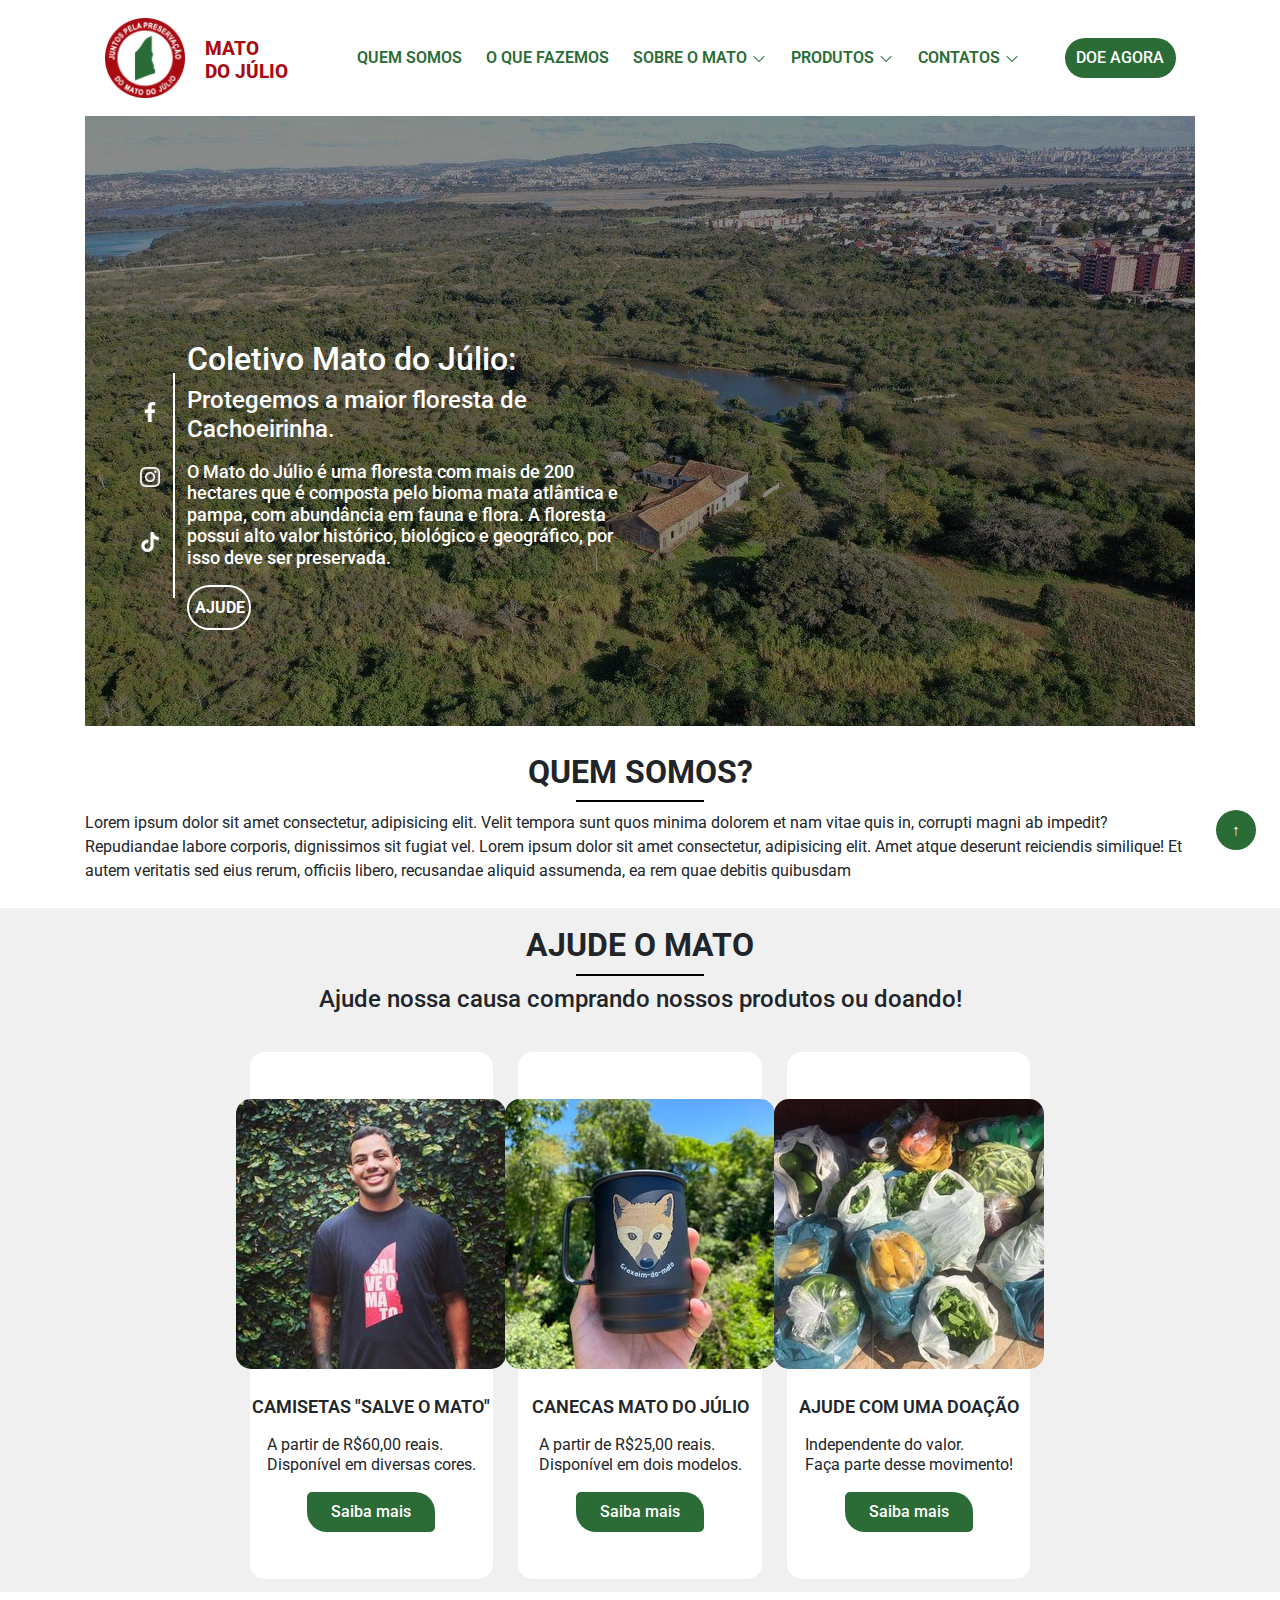
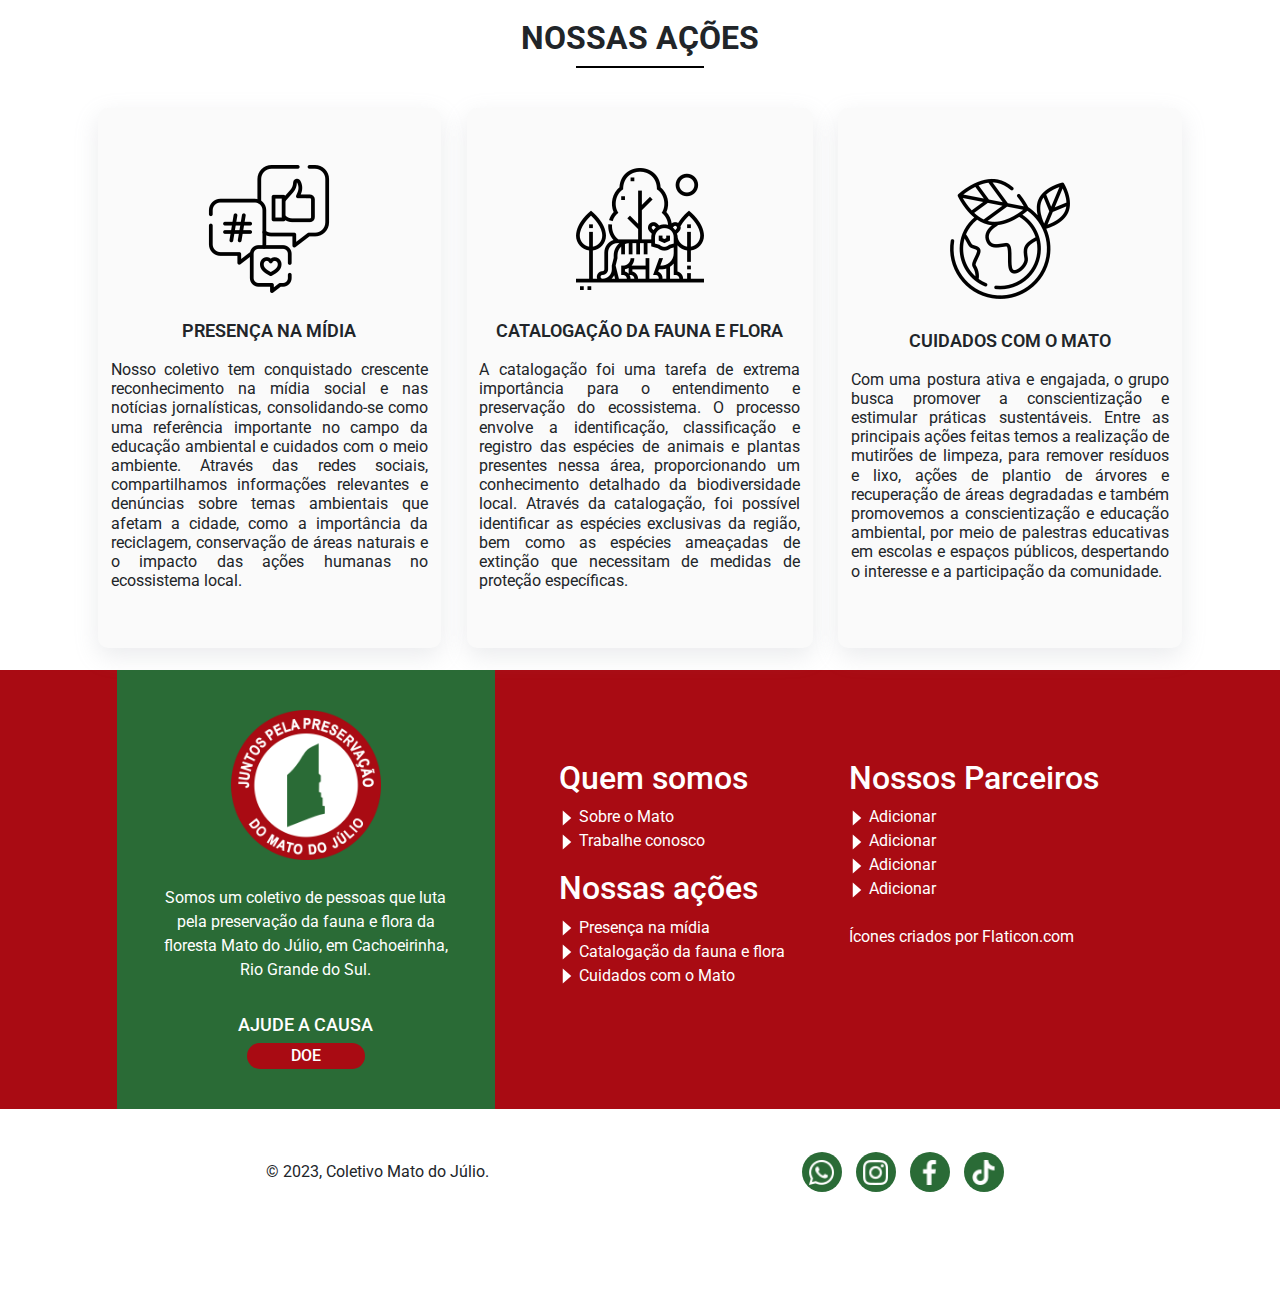
==== Site - Mato do Julio/index.html @ 4ba87be5 "Responsividade" ====
<!doctype html>
<html lang="pt-br">
  <head>
    <title>Mato do Júlio</title>
    <!-- Required meta tags -->
    <meta charset="utf-8">
    <meta name="viewport" content="width=device-width, initial-scale=1, shrink-to-fit=no">

    <link rel="stylesheet" type="text/css" href="css/style.css">
    <!-- Bootstrap CSS -->
    <link rel="stylesheet" href="https://stackpath.bootstrapcdn.com/bootstrap/4.3.1/css/bootstrap.min.css" integrity="sha384-ggOyR0iXCbMQv3Xipma34MD+dH/1fQ784/j6cY/iJTQUOhcWr7x9JvoRxT2MZw1T" crossorigin="anonymous">
  </head>

  <body>
    <section class="container">
      <!--MENU-->
      <header class="header">
        <div href="#" id="brand">
          <img src="img/mato logo2.png" alt="Logo Mato do Julio">
          <h1>Mato <br> do Júlio</h1>
          <h2>Mato do Júlio</h2>
        </div>

        <nav class="navigation">
          <ul>
            <li><a href="#">Quem somos</a></li>
            <li><a href="#">O que fazemos</a></li>

            <li class="with-submenu" id="sobre-mato"><a href="#">Sobre o Mato <span class="sub-arrow"><img src="img/sub-arrow-16px.png" alt="down arrow"></span></a>
              <ul class="submenu">
                <li><a href="sobre-o-mato.html" rel="next">Fauna e Flora</a></li>
                <li><a href="casa-dos-baptista.html" rel="next">Casa Baptista</a></li>
              </ul></a></li>

            <li class="with-submenu"><a href="#">Produtos <span class="sub-arrow"><img src="img/sub-arrow-16px.png" alt="down arrow"></span></a>
              <ul class="submenu">
                <li><a href="produtos-camiseta.html" rel="next">Camiseta</a></li>
                <li><a href="produtos-caneca.html" rel="next">Caneca</a></li>
              </ul></a></li>

            <li class="with-submenu"><a href="#"> Contatos <span class="sub-arrow"><img src="img/sub-arrow-16px.png" alt="down arrow"></span></a>
              <ul class="submenu">
                <li><a href="https://www.instagram.com/matodojulio/" rel="noopener" target="_blank" rel="next">Instagram</a></li>
                <li><a href="https://www.tiktok.com/@matodojulio_?_t=8a7WV5IwKog&_r=1" rel="noopener" target="_blank" rel="next">Tiktok</a></li>
                <li><a href="https://www.facebook.com/matodojulio?mibextid=LQQJ4d" rel="noopener" target="_blank" rel="next">Facebook</a></li>
                <li><a href="https://api.whatsapp.com/send?phone=5551986095637" rel="noopener" target="_blank" rel="next">Whatsapp</a></li>
              </ul></a></li>
          </ul> 
        </nav>

        <button class="button" id="donate" onClick="location.href='https://apoia.se/coletivomatodojulio'">DOE AGORA</button>
        <button class="button" id="donate-mobile" onClick="location.href='https://apoia.se/coletivomatodojulio'">DOE</button>

        <div class="menu-toggle">
          <a id="toggle" href="#menu" ><span></span></a>
          <div class="menu">
            <ul>
              <li><a href="#">Quem somos</a></li>
              <li><a href="#">O que fazemos</a></li>
              <li><a href="sobre-o-mato.html" rel="next">Sobre o Mato</a></li>
              <li><a href="#">Produtos</a></li>
              <li><a href="https://www.instagram.com/matodojulio/">Contato</a></li>
            </ul>
          </div>
        </div>
      </header>

      <!--HOME-->
      <section class="home">
        <div class="home-principal">
          <div class="home-media-icon">
              <ul class="home-social-icons">
                <li><a class="facebook" href="https://www.facebook.com/matodojulio?mibextid=LQQJ4d" rel="noopener" target="_blank"><img src="img/facebook.png" alt=""></a></li>
                <li><a class="instagram" href="https://www.instagram.com/matodojulio/" rel="noopener" target="_blank"><img src="img/instagram.png" alt=""></a></li>
                <li><a class="tiktok" href="https://www.tiktok.com/@matodojulio_?_t=8a7WV5IwKog&_r=1" rel="noopener" target="_blank"><img src="img/tiktok.png" alt=""></a></li>
              </ul>
              <div class="media-divider"></div>
          </div>
          <div class="home-info">
            <h1>Coletivo Mato do Júlio:</h1>
            <h2>Protegemos a maior floresta de Cachoeirinha.</h2>
            <h3>O Mato do Júlio é uma floresta com mais de 200 hectares que é composta pelo bioma mata atlântica e pampa, com abundância em fauna e flora. A floresta possui alto valor histórico, biológico e geográfico, por isso deve ser preservada.</h3>
            <button class="ajude-button" onClick="location.href='https://apoia.se/coletivomatodojulio'">AJUDE</button>
          </div>
        </div>
        <div class="home-img">
          <img src="img/home-img-resized/home-img-resized-2.jpg" alt="Home Image">
        </div>
        <div class="home-img-resized-1200">
          <img src="img/home-img-resized/home-img-resized-1200.jpg" alt="Home Image">
        </div>

        <!--HOME QUEM SOMOS-->
        <div class="home-how">
          <h1>Quem somos?</h1>
          <div class="title-divider"></div>
          <p>Lorem ipsum dolor sit amet consectetur, adipisicing elit. Velit tempora sunt quos minima dolorem et nam vitae quis in, corrupti magni ab impedit? Repudiandae labore corporis, dignissimos sit fugiat vel. Lorem ipsum dolor sit amet consectetur, adipisicing elit. Amet atque deserunt reiciendis similique! Et autem veritatis sed eius rerum, officiis libero, recusandae aliquid assumenda, ea rem quae debitis quibusdam <maiores class="lo"></maiores></p>
        </div>
        <!--HOME HELP-->
        <div class="home-help">
          <h1>Ajude o Mato</h1>
          <div class="title-divider"></div>
          <h2>Ajude nossa causa comprando nossos produtos ou doando!</h2>
          <div class="home-help-tab">
            <div class="camisetas">
              <img src="img/produtos-resized-270/camiseta-2.jpg" alt="Camisetas Salve o Mato">
              <h1>Camisetas "Salve o Mato"</h1>
              <h2>A partir de R$60,00 reais. <br> Disponível  em diversas cores.</h2>
              <button class="saiba-mais" onClick="location.href='produtos-camiseta.html'">Saiba mais</button>
            </div>
            <div class="canecas">
              <img src="img/produtos-resized-270/caneca-graxaim-do-mato.jpg" alt="Canecas Mato do Júlio">
              <h1>Canecas Mato do Júlio</h1>
              <h2>A partir de R$25,00  reais. <br> Disponível  em dois modelos.
              </h2>
              <button class="saiba-mais" onClick="location.href='produtos-caneca.html'">Saiba mais</button>
            </div>
            <div class="ajude-nos">
              <img src="img/doação.jpg" alt="Ajude com uma doação!">
              <h1>Ajude com uma doação</h1>
              <h2>Independente do valor. <br> Faça parte desse movimento!</h2>
              <button class="saiba-mais" onClick="location.href=''">Saiba mais</button>
            </div>
          </div>
        </div>

        <!--HOME ACTION-->
        <div class="home-action">
          <h1>Nossas ações</h1>
          <div class="title-divider"></div>
          <div class="home-action-tab">
            <div class="midia">
              <img src="img/midia-social.png" alt="Presença na mídia">
              <h1>Presença na mídia</h1>
              <h2>Nosso coletivo tem conquistado crescente reconhecimento na mídia social e nas notícias jornalísticas, consolidando-se como uma referência importante no campo da educação ambiental e cuidados com o meio ambiente. Através das redes sociais, compartilhamos informações relevantes e denúncias sobre temas ambientais que afetam a cidade, como a importância da reciclagem, conservação de áreas naturais e o impacto das ações humanas no ecossistema local.</h2>
            </div>
            <div class="fauna-flora">
              <img src="img/fauna-flora.png" alt="Catalogação da fauna e flora">
              <h1>Catalogação da fauna e flora</h1>
              <h2>A catalogação foi uma tarefa de extrema importância para o entendimento e preservação do ecossistema. O processo envolve a identificação, classificação e registro das espécies de animais e plantas presentes nessa área, proporcionando um conhecimento detalhado da biodiversidade local. Através da catalogação, foi possível identificar as espécies exclusivas da região, bem como as espécies ameaçadas de extinção que necessitam de medidas de proteção específicas.</h2>
            </div>
            <div class="cuidados">
              <img src="img/cuidados-com-o-mato.png" alt="Cuidados com o Mato">
              <h1>Cuidados com o Mato</h1>
              <h2>Com uma postura ativa e engajada, o grupo busca promover a conscientização e estimular práticas sustentáveis. Entre as principais ações feitas temos a realização de mutirões de limpeza, para remover resíduos e lixo, ações de plantio de árvores e recuperação de áreas degradadas e também promovemos a conscientização e educação ambiental, por meio de palestras educativas em escolas e espaços públicos, despertando o interesse e a participação da comunidade.</h2>
            </div>
          </div>
        </div>
      </section>

      <!--CONTATO-->
        <section class="contact">
          <div class="contact-column">
            <a class="contact-logo">
              <img src="img/mato logo2.png" alt="Logo Mato">
            </a>
            <p class="contact-text">
              Somos um coletivo de pessoas que luta pela preservação da fauna e flora da floresta Mato do Júlio, em Cachoeirinha, Rio Grande do Sul.
            </p>
            <h1>Ajude a causa</h1>
            <button class="button-contact">doe</button>
          </div>

          <div class="first-column">
            <h2>Quem somos</h2>
            <ul class="sub-contact">
              <li><a href="#"><img src="img/right-arrow-bold.png" alt=""> Sobre o Mato</a></li>
              <li><a href="#"><img src="img/right-arrow-bold.png" alt=""> Trabalhe conosco</a></li>
            </ul>

            <h2>Nossas ações</h2>
            <ul class="sub-contact">
              <li><a href="#"><img src="img/right-arrow-bold.png" alt=""> Presença na mídia</a></li>
              <li><a href="#"><img src="img/right-arrow-bold.png" alt=""> Catalogação da fauna e flora</a></li>
              <li><a href="#"><img src="img/right-arrow-bold.png" alt=""> Cuidados com o Mato</a></li>
            </ul>
          </div>

          <div class="second-column">
            <h2>Nossos Parceiros</h2>
            <ul class="sub-contact">
              <li><a href="#"><img src="img/right-arrow-bold.png" alt=""> Adicionar</a></li>
              <li><a href="#"><img src="img/right-arrow-bold.png" alt=""> Adicionar</a></li>
              <li><a href="#"><img src="img/right-arrow-bold.png" alt=""> Adicionar</a></li>
              <li><a href="#"><img src="img/right-arrow-bold.png" alt=""> Adicionar</a></li>
              <li><a href="https://www.flaticon.com/br/" title="ícones"><br> Ícones criados por Flaticon.com</a></li>
            </ul>
          </div>
        </section>


      <!--FOOTER-->
      
      <div class="footer">
        <p> © 2023, Coletivo Mato do Júlio. </p>
        <div class="contact-footer">
          <ul class="social-icons">
            <li><a class="whatsapp" href="https://api.whatsapp.com/send?phone=5551986095637" rel="noopener" target="_blank"><img src="img/whatsapp.png" alt=""></a></li>
            <li><a class="instagram" href="https://www.instagram.com/matodojulio/" rel="noopener" target="_blank"><img src="img/instagram.png" alt=""></a></li>
            <li><a class="facebook" href="https://www.facebook.com/matodojulio?mibextid=LQQJ4d" rel="noopener" target="_blank"><img src="img/facebook.png" alt=""></a></li>
            <li><a class="tiktok" href="https://www.tiktok.com/@matodojulio_?_t=8a7WV5IwKog&_r=1" rel="noopener" target="_blank"><img src="img/tiktok.png" alt=""></a></li>
          </ul>
        </div>
      </div>
      
    </section> <!--CONTAINER-->

    <button onclick="topFunction()" class="back-top">&#8593;</button>

    <!-- Optional JavaScript -->
    <script type="text/javascript" src="js/script.js"></script>
    <!-- jQuery first, then Popper.js, then Bootstrap JS -->
    <script src="https://code.jquery.com/jquery-3.3.1.slim.min.js" integrity="sha384-q8i/X+965DzO0rT7abK41JStQIAqVgRVzpbzo5smXKp4YfRvH+8abtTE1Pi6jizo" crossorigin="anonymous"></script>
    <script src="https://cdnjs.cloudflare.com/ajax/libs/popper.js/1.14.7/umd/popper.min.js" integrity="sha384-UO2eT0CpHqdSJQ6hJty5KVphtPhzWj9WO1clHTMGa3JDZwrnQq4sF86dIHNDz0W1" crossorigin="anonymous"></script>
    <script src="https://stackpath.bootstrapcdn.com/bootstrap/4.3.1/js/bootstrap.min.js" integrity="sha384-JjSmVgyd0p3pXB1rRibZUAYoIIy6OrQ6VrjIEaFf/nJGzIxFDsf4x0xIM+B07jRM" crossorigin="anonymous"></script>
    
  </body>
</html>
---- Site - Mato do Julio/css/style.css ----
@import "1_settings/1_settings.css";
@import "4_base/4_base.css";
@import "5_objects/5_objects.css";
@import "6_components/6_components.css";
@import "7_trumps/7_trumps.css";
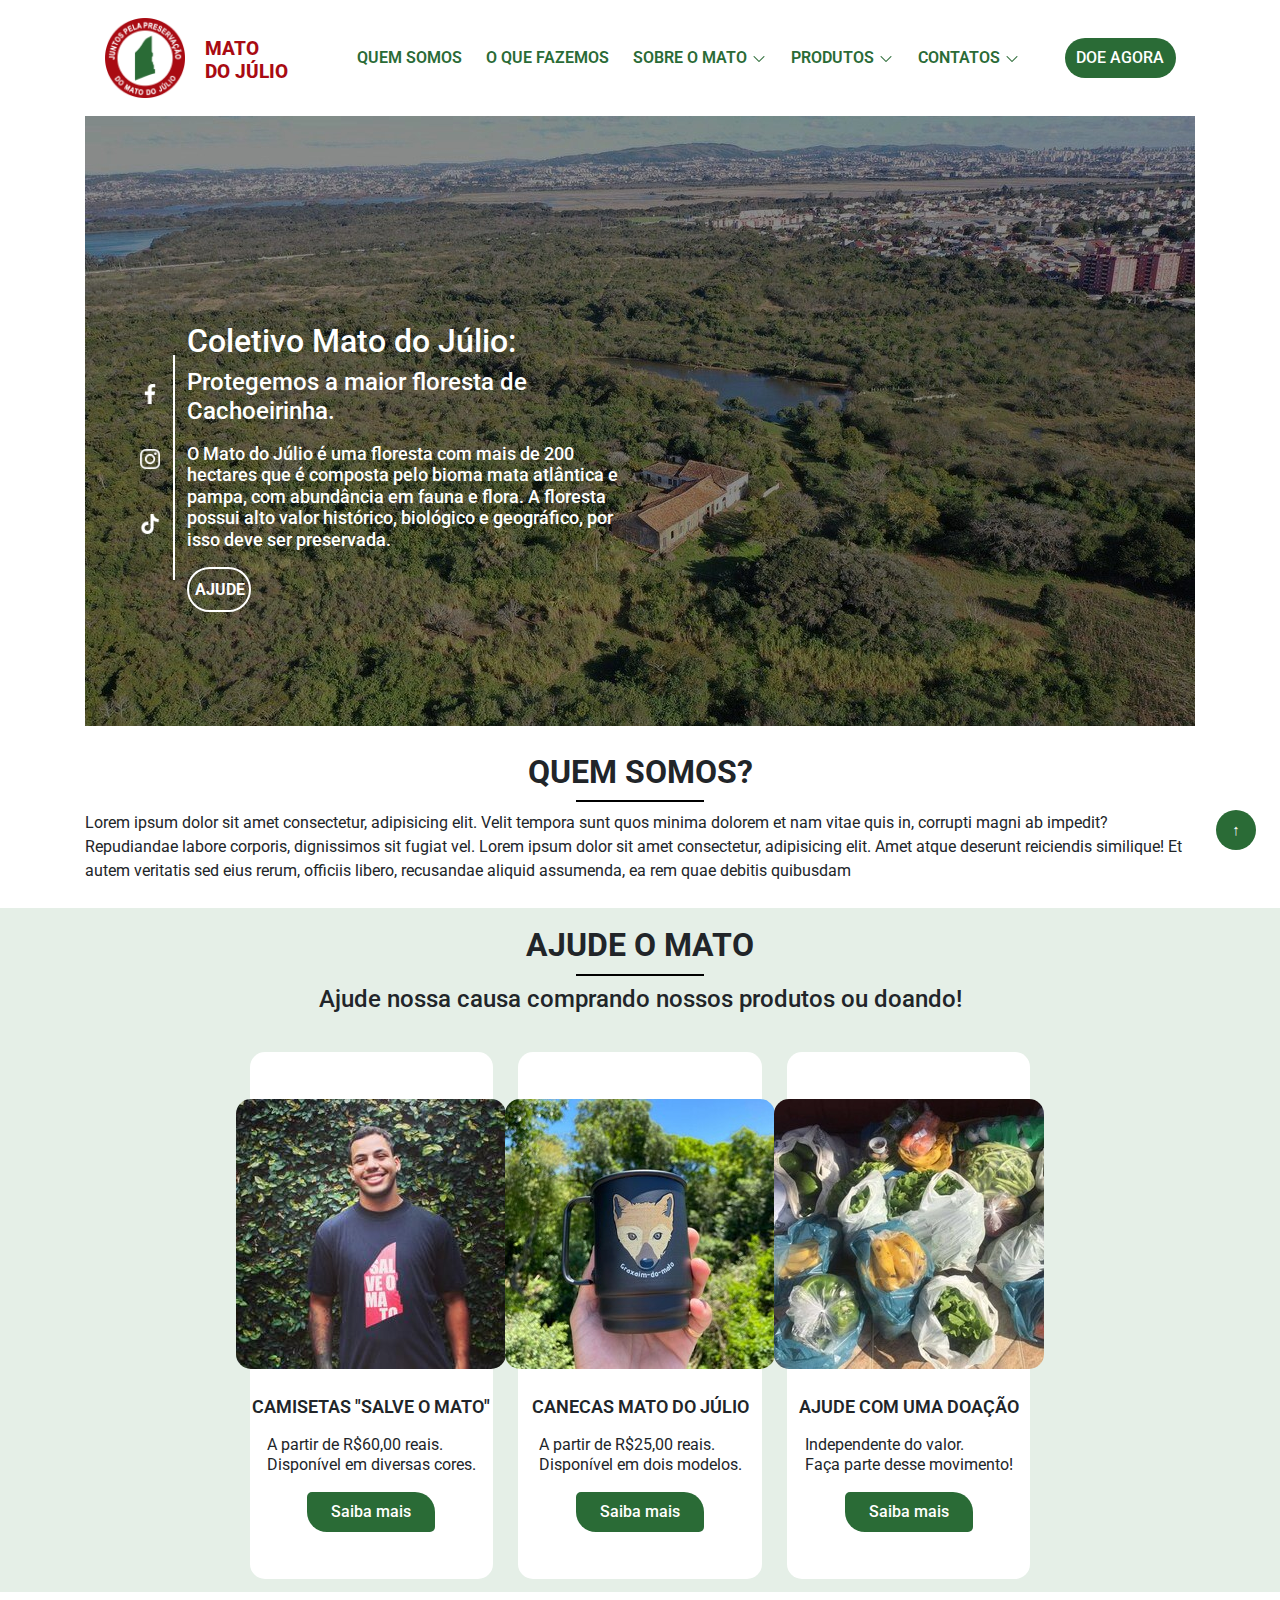
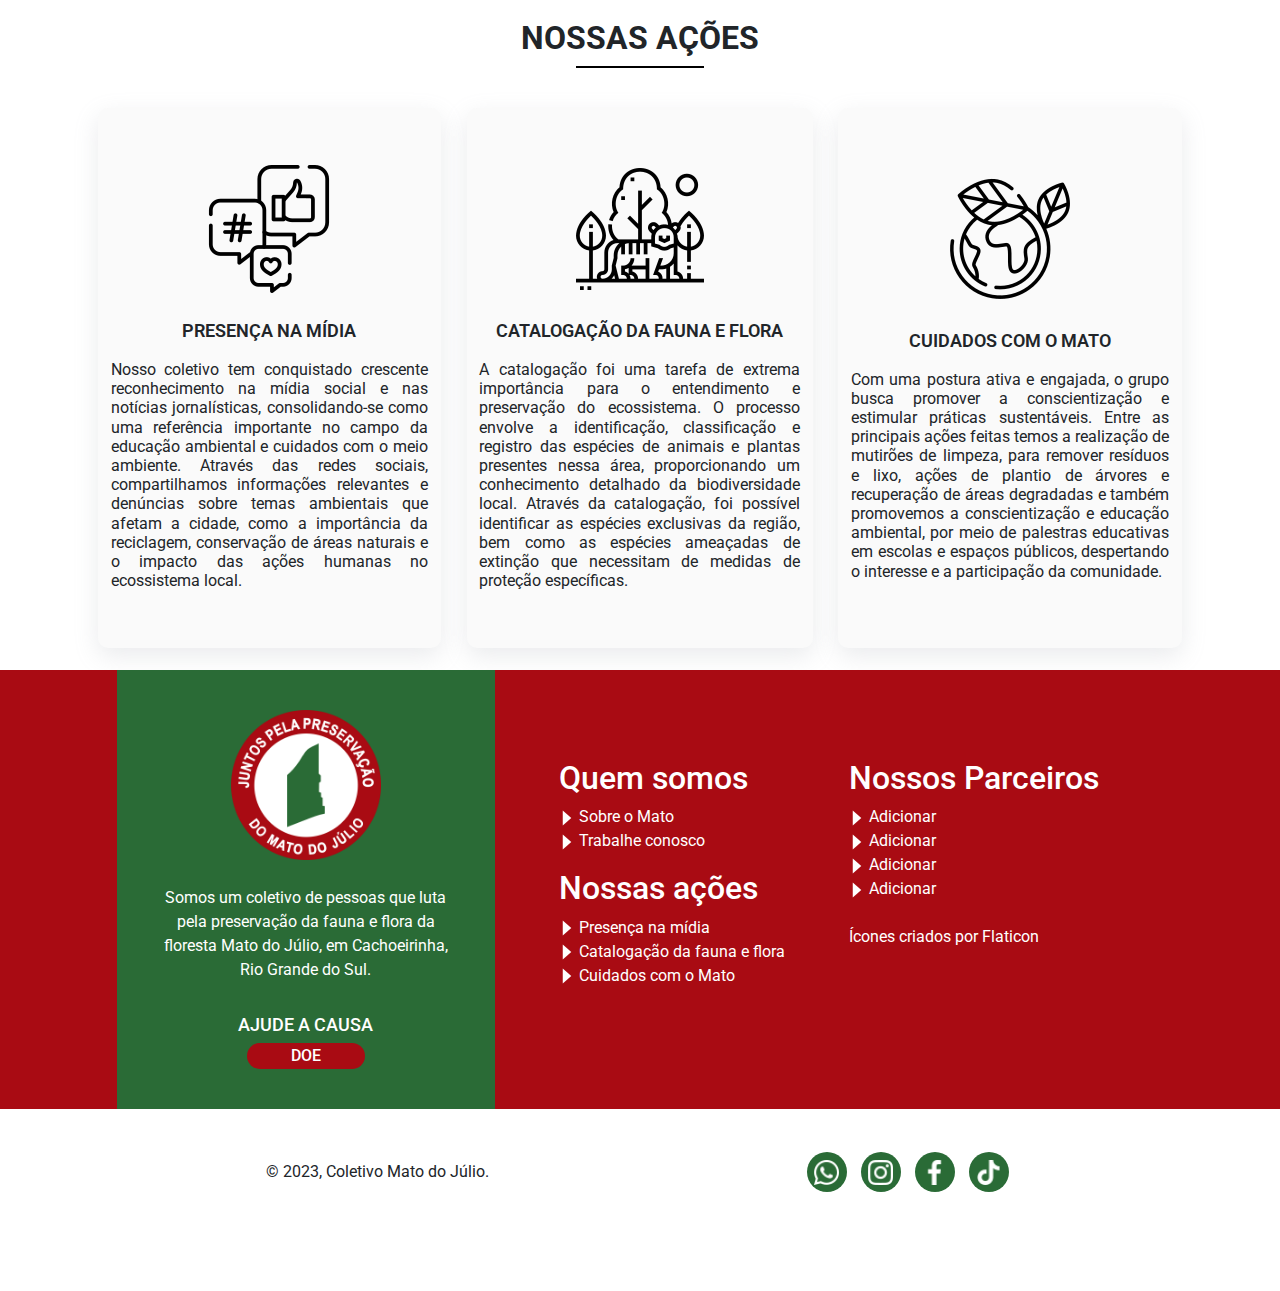
==== commit bc76b95f: "Responsividade" ====
--- a/Site - Mato do Julio/index.html
+++ b/Site - Mato do Julio/index.html
@@ -78,8 +78,10 @@
           </div>
           <div class="home-info">
             <h1>Coletivo Mato do Júlio:</h1>
+            <h4>Coletivo <br> Mato do Júlio:</h4>
             <h2>Protegemos a maior floresta de Cachoeirinha.</h2>
             <h3>O Mato do Júlio é uma floresta com mais de 200 hectares que é composta pelo bioma mata atlântica e pampa, com abundância em fauna e flora. A floresta possui alto valor histórico, biológico e geográfico, por isso deve ser preservada.</h3>
+            <p>O Mato do Júlio é uma floresta com mais de 200 hectares que é composta pelo bioma mata atlântica e pampa, com abundância em fauna e flora.</p>
             <button class="ajude-button" onClick="location.href='https://apoia.se/coletivomatodojulio'">AJUDE</button>
           </div>
         </div>
@@ -88,6 +90,15 @@
         </div>
         <div class="home-img-resized-1200">
           <img src="img/home-img-resized/home-img-resized-1200.jpg" alt="Home Image">
+        </div>
+        <div class="home-img-resized-1024">
+          <img src="img/home-img-resized/home-img-resized-1024.jpg" alt="Home Image">
+        </div>
+        <div class="home-img-resized-900">
+          <img src="img/home-img-resized/home-img-resized-900.jpg" alt="Home Image">
+        </div>
+        <div class="home-img-resized-480">
+          <img src="img/home-img-resized/home-img-resized-480.jpg" alt="Home Image">
         </div>
 
         <!--HOME QUEM SOMOS-->
@@ -133,16 +144,19 @@
               <img src="img/midia-social.png" alt="Presença na mídia">
               <h1>Presença na mídia</h1>
               <h2>Nosso coletivo tem conquistado crescente reconhecimento na mídia social e nas notícias jornalísticas, consolidando-se como uma referência importante no campo da educação ambiental e cuidados com o meio ambiente. Através das redes sociais, compartilhamos informações relevantes e denúncias sobre temas ambientais que afetam a cidade, como a importância da reciclagem, conservação de áreas naturais e o impacto das ações humanas no ecossistema local.</h2>
+              <h3>Nosso coletivo tem conquistado crescente reconhecimento na mídia social e nas notícias jornalísticas. Através das redes sociais, compartilhamos informações relevantes e denúncias sobre temas ambientais que afetam a cidade, como a importância da reciclagem, conservação de áreas naturais e o impacto das ações humanas no ecossistema.</h3>
             </div>
             <div class="fauna-flora">
               <img src="img/fauna-flora.png" alt="Catalogação da fauna e flora">
               <h1>Catalogação da fauna e flora</h1>
               <h2>A catalogação foi uma tarefa de extrema importância para o entendimento e preservação do ecossistema. O processo envolve a identificação, classificação e registro das espécies de animais e plantas presentes nessa área, proporcionando um conhecimento detalhado da biodiversidade local. Através da catalogação, foi possível identificar as espécies exclusivas da região, bem como as espécies ameaçadas de extinção que necessitam de medidas de proteção específicas.</h2>
+              <h3>A catalogação foi de extrema importância para o entendimento do ecossistema. O processo envolve a identificação, classificação e registro das espécies presentes nessa área, proporcionando um conhecimento detalhado do local. Através da catalogação, foi possível identificar as espécies ameaçadas de extinção que necessitam de medidas de proteção.</h3>
             </div>
             <div class="cuidados">
               <img src="img/cuidados-com-o-mato.png" alt="Cuidados com o Mato">
               <h1>Cuidados com o Mato</h1>
               <h2>Com uma postura ativa e engajada, o grupo busca promover a conscientização e estimular práticas sustentáveis. Entre as principais ações feitas temos a realização de mutirões de limpeza, para remover resíduos e lixo, ações de plantio de árvores e recuperação de áreas degradadas e também promovemos a conscientização e educação ambiental, por meio de palestras educativas em escolas e espaços públicos, despertando o interesse e a participação da comunidade.</h2>
+              <h3>O grupo busca promover a conscientização e estimular práticas sustentáveis. Entre as principais ações feitas temos a realização de mutirões de limpeza, para remover resíduos e lixo, ações de plantio de árvores e recuperação de áreas degradadas e também promovemos a conscientização e educação ambiental, despertando o interesse e a participação da comunidade.</h3>
             </div>
           </div>
         </div>
@@ -183,7 +197,7 @@
               <li><a href="#"><img src="img/right-arrow-bold.png" alt=""> Adicionar</a></li>
               <li><a href="#"><img src="img/right-arrow-bold.png" alt=""> Adicionar</a></li>
               <li><a href="#"><img src="img/right-arrow-bold.png" alt=""> Adicionar</a></li>
-              <li><a href="https://www.flaticon.com/br/" title="ícones"><br> Ícones criados por Flaticon.com</a></li>
+              <li><a href="https://www.flaticon.com/br/" title="ícones"><br> Ícones criados por Flaticon</a></li>
             </ul>
           </div>
         </section>
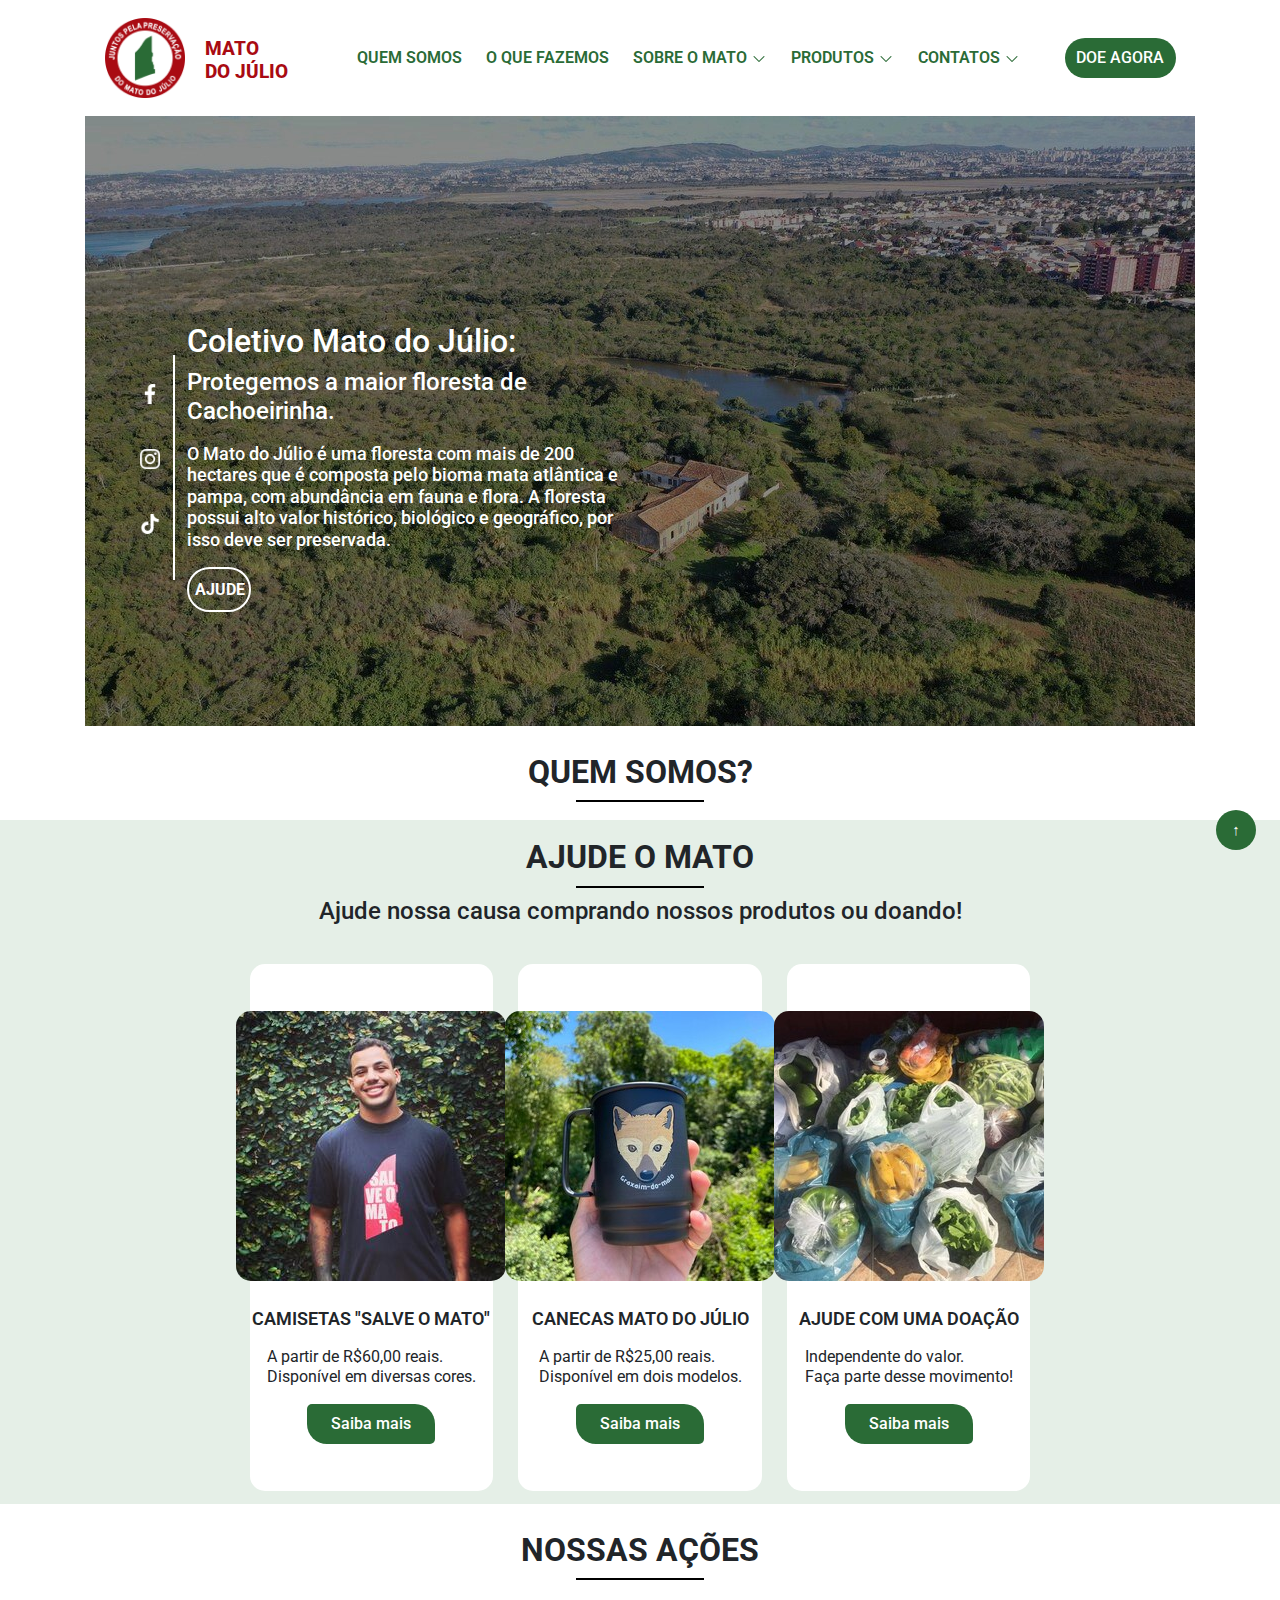
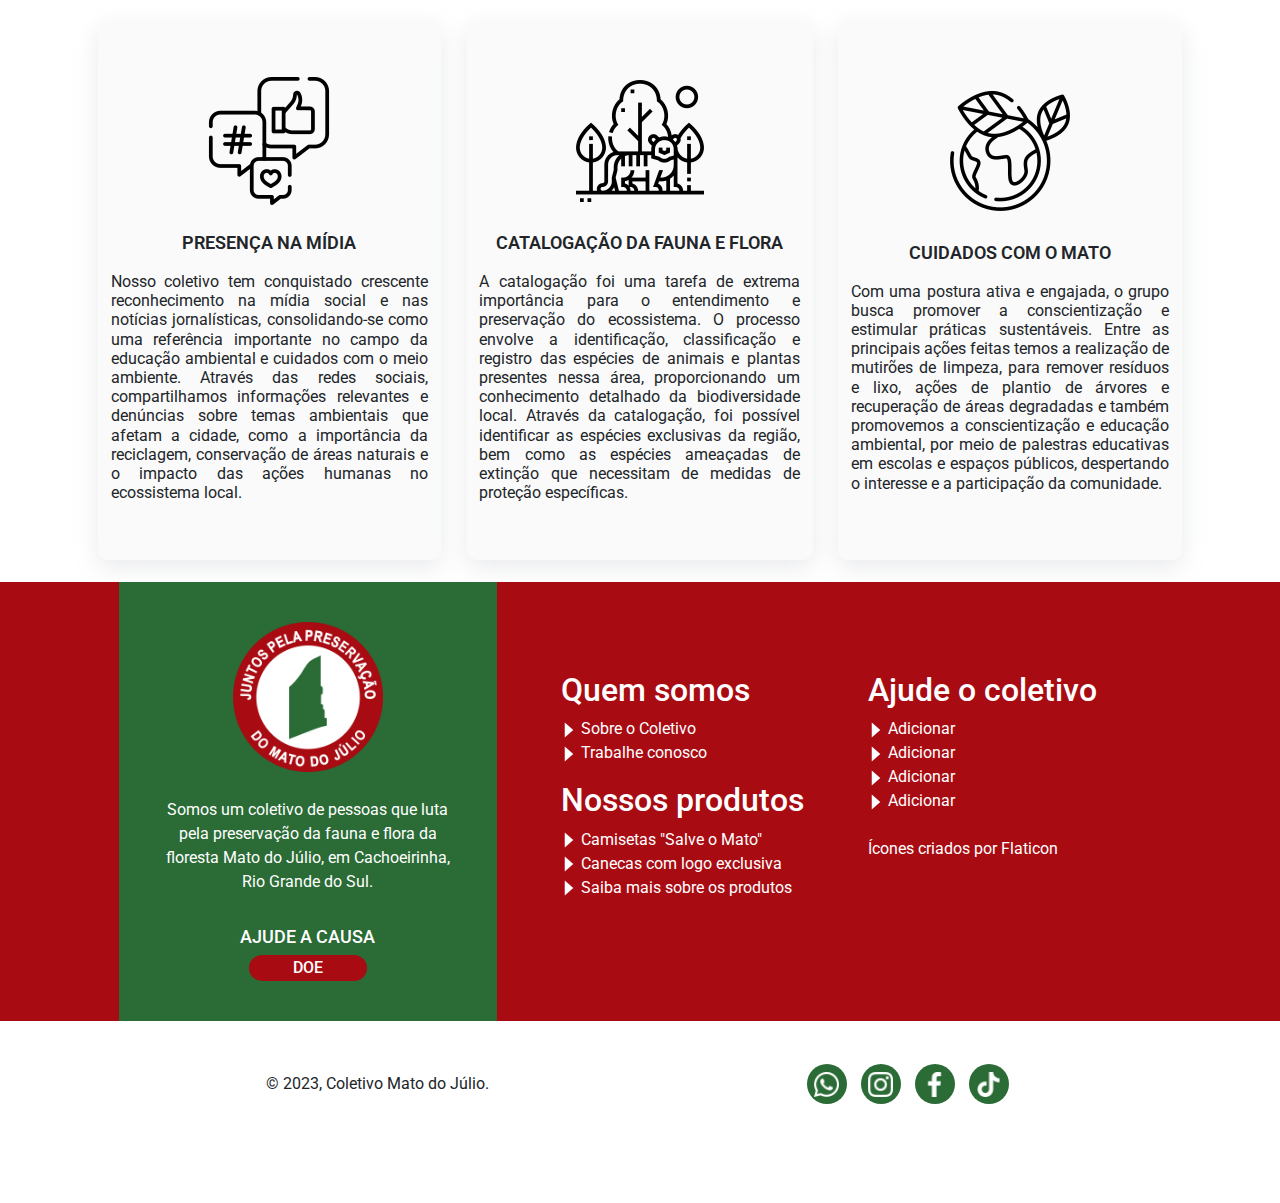
==== commit 090c57f2: "Responsividade" ====
--- a/Site - Mato do Julio/index.html
+++ b/Site - Mato do Julio/index.html
@@ -2,6 +2,7 @@
 <html lang="pt-br">
   <head>
     <title>Mato do Júlio</title>
+    <link rel = "icon" href = "img/mato logo2.png" type = "image/x-icon">
     <!-- Required meta tags -->
     <meta charset="utf-8">
     <meta name="viewport" content="width=device-width, initial-scale=1, shrink-to-fit=no">
@@ -58,8 +59,9 @@
               <li><a href="#">Quem somos</a></li>
               <li><a href="#">O que fazemos</a></li>
               <li><a href="sobre-o-mato.html" rel="next">Sobre o Mato</a></li>
-              <li><a href="#">Produtos</a></li>
-              <li><a href="https://www.instagram.com/matodojulio/">Contato</a></li>
+              <li><a href="casa-dos-baptista.html">Casa Baptista</a></li>
+              <li><a href="produtos-camiseta.html">Camisetas</a></li>
+              <li><a href="produtos-caneca.html">Canecas</a></li>
             </ul>
           </div>
         </div>
@@ -100,13 +102,19 @@
         <div class="home-img-resized-480">
           <img src="img/home-img-resized/home-img-resized-480.jpg" alt="Home Image">
         </div>
+        <div class="home-img-resized-425">
+          <img src="img/home-img-resized/home-img-resized-425.jpg" alt="Home Image">
+        </div>
+        <div class="home-img-resized-375">
+          <img src="img/home-img-resized/home-img-resized-375.jpg" alt="Home Image">
+        </div>
 
         <!--HOME QUEM SOMOS-->
         <div class="home-how">
           <h1>Quem somos?</h1>
           <div class="title-divider"></div>
-          <p>Lorem ipsum dolor sit amet consectetur, adipisicing elit. Velit tempora sunt quos minima dolorem et nam vitae quis in, corrupti magni ab impedit? Repudiandae labore corporis, dignissimos sit fugiat vel. Lorem ipsum dolor sit amet consectetur, adipisicing elit. Amet atque deserunt reiciendis similique! Et autem veritatis sed eius rerum, officiis libero, recusandae aliquid assumenda, ea rem quae debitis quibusdam <maiores class="lo"></maiores></p>
-        </div>
+        </div>
+        
         <!--HOME HELP-->
         <div class="home-help">
           <h1>Ajude o Mato</h1>
@@ -178,20 +186,20 @@
           <div class="first-column">
             <h2>Quem somos</h2>
             <ul class="sub-contact">
-              <li><a href="#"><img src="img/right-arrow-bold.png" alt=""> Sobre o Mato</a></li>
-              <li><a href="#"><img src="img/right-arrow-bold.png" alt=""> Trabalhe conosco</a></li>
-            </ul>
-
-            <h2>Nossas ações</h2>
+              <li><a href="#"><img src="img/right-arrow-bold.png" alt="Sobre o Coletivo"> Sobre o Coletivo</a></li>
+              <li><a href="https://api.whatsapp.com/send?phone=5551986095637"><img src="img/right-arrow-bold.png" alt="Trabalhe conosco"> Trabalhe conosco</a></li>
+            </ul>
+
+            <h2>Nossos produtos</h2>
             <ul class="sub-contact">
-              <li><a href="#"><img src="img/right-arrow-bold.png" alt=""> Presença na mídia</a></li>
-              <li><a href="#"><img src="img/right-arrow-bold.png" alt=""> Catalogação da fauna e flora</a></li>
-              <li><a href="#"><img src="img/right-arrow-bold.png" alt=""> Cuidados com o Mato</a></li>
+              <li><a href="produtos-camiseta.html"><img src="img/right-arrow-bold.png" alt=""> Camisetas "Salve o Mato"</a></li>
+              <li><a href="produtos-caneca.html"><img src="img/right-arrow-bold.png" alt="Canecas com logo exclusiva"> Canecas com logo exclusiva</a></li>
+              <li><a href="https://api.whatsapp.com/send?phone=5551986095637"><img src="img/right-arrow-bold.png" alt="Saiba mais sobre os produtos"> Saiba mais sobre os produtos</a></li>
             </ul>
           </div>
 
           <div class="second-column">
-            <h2>Nossos Parceiros</h2>
+            <h2> Ajude o coletivo </h2>
             <ul class="sub-contact">
               <li><a href="#"><img src="img/right-arrow-bold.png" alt=""> Adicionar</a></li>
               <li><a href="#"><img src="img/right-arrow-bold.png" alt=""> Adicionar</a></li>
@@ -209,10 +217,10 @@
         <p> © 2023, Coletivo Mato do Júlio. </p>
         <div class="contact-footer">
           <ul class="social-icons">
-            <li><a class="whatsapp" href="https://api.whatsapp.com/send?phone=5551986095637" rel="noopener" target="_blank"><img src="img/whatsapp.png" alt=""></a></li>
-            <li><a class="instagram" href="https://www.instagram.com/matodojulio/" rel="noopener" target="_blank"><img src="img/instagram.png" alt=""></a></li>
-            <li><a class="facebook" href="https://www.facebook.com/matodojulio?mibextid=LQQJ4d" rel="noopener" target="_blank"><img src="img/facebook.png" alt=""></a></li>
-            <li><a class="tiktok" href="https://www.tiktok.com/@matodojulio_?_t=8a7WV5IwKog&_r=1" rel="noopener" target="_blank"><img src="img/tiktok.png" alt=""></a></li>
+            <li><a class="whatsapp" href="https://api.whatsapp.com/send?phone=5551986095637" rel="noopener" target="_blank"><img src="img/whatsapp.png" alt="whatsapp"></a></li>
+            <li><a class="instagram" href="https://www.instagram.com/matodojulio/" rel="noopener" target="_blank"><img src="img/instagram.png" alt="instagram"></a></li>
+            <li><a class="facebook" href="https://www.facebook.com/matodojulio?mibextid=LQQJ4d" rel="noopener" target="_blank"><img src="img/facebook.png" alt="facebook"></a></li>
+            <li><a class="tiktok" href="https://www.tiktok.com/@matodojulio_?_t=8a7WV5IwKog&_r=1" rel="noopener" target="_blank"><img src="img/tiktok.png" alt="tiktok"></a></li>
           </ul>
         </div>
       </div>
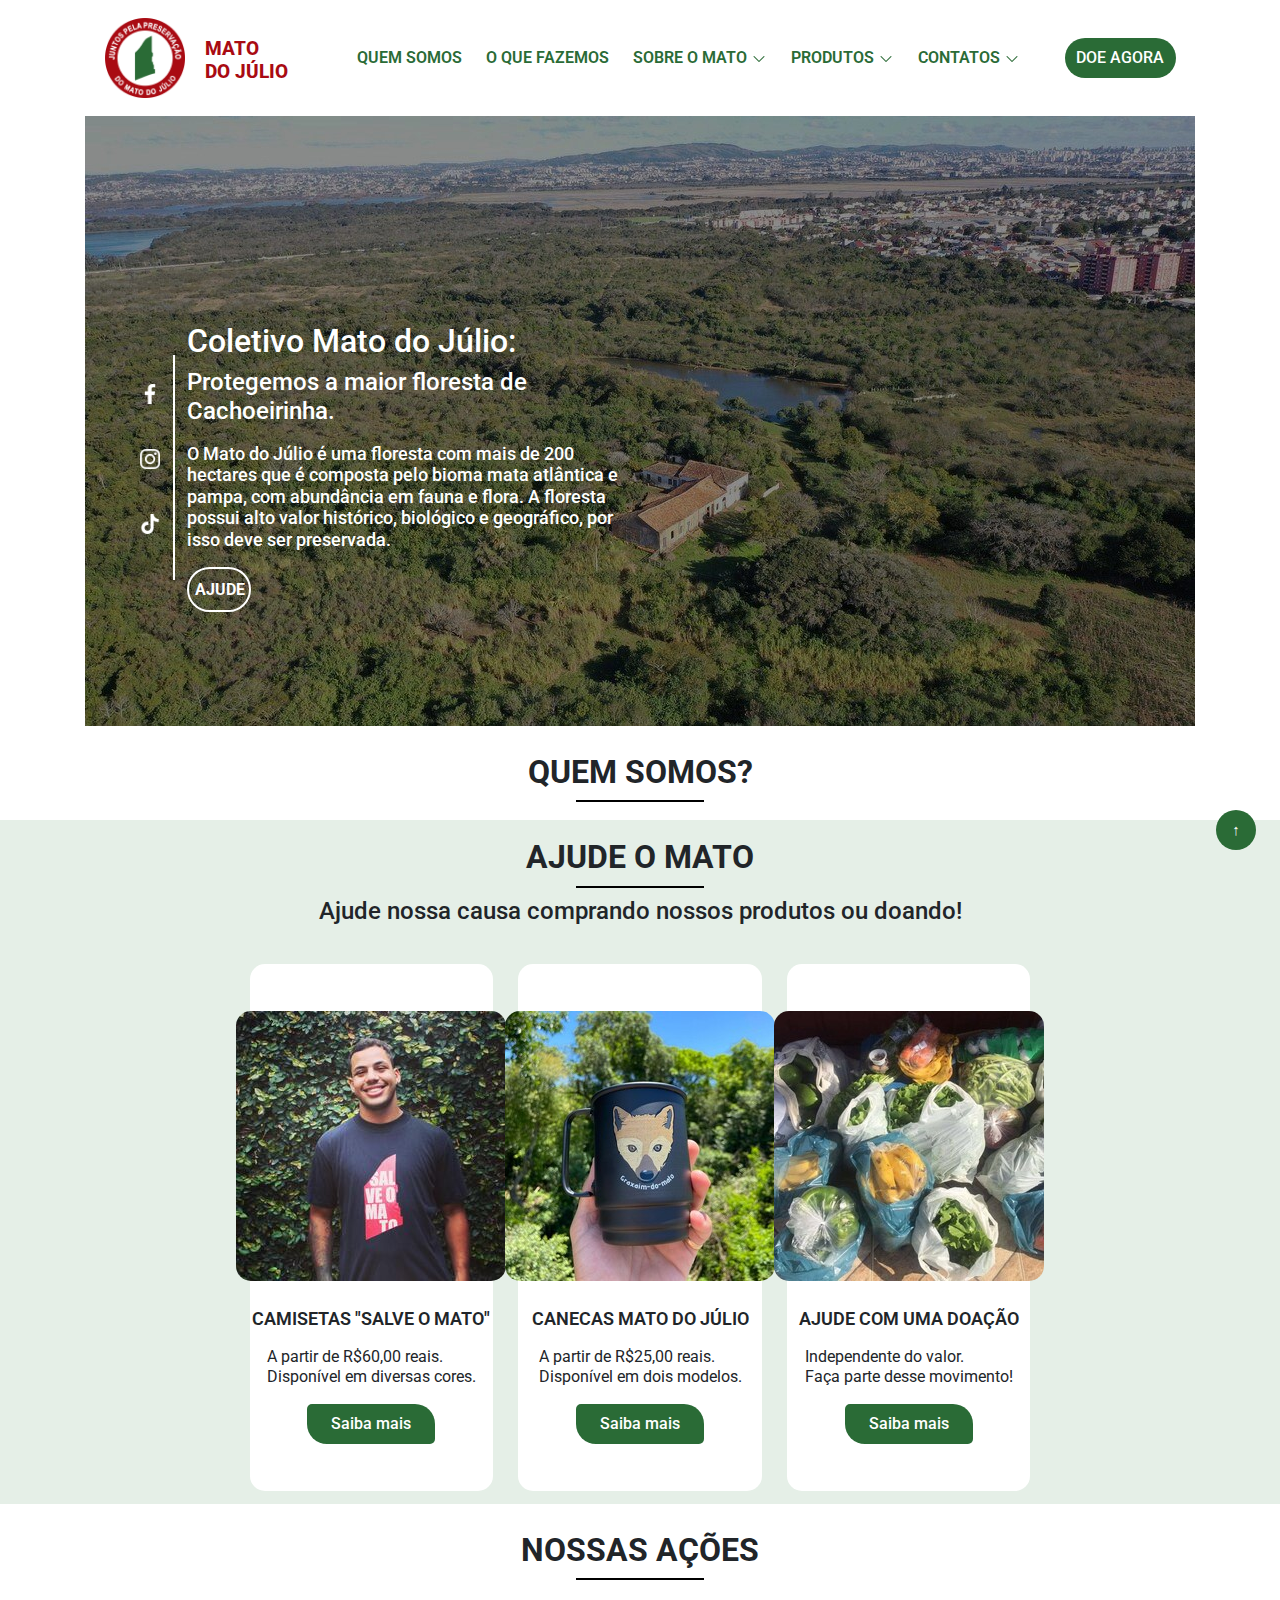
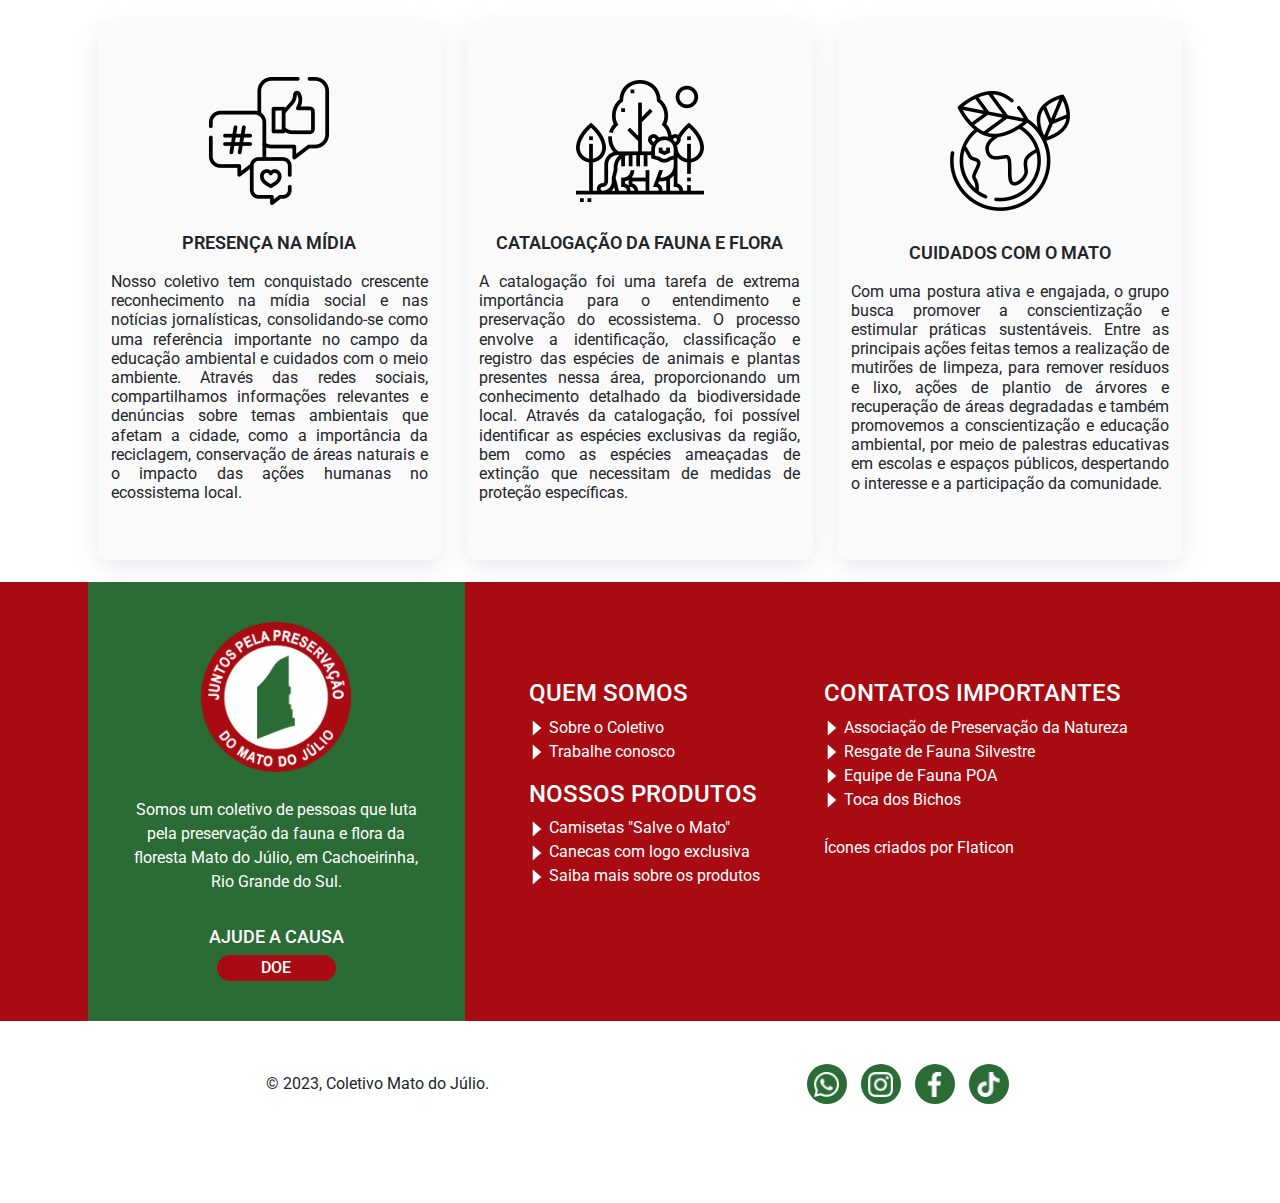
==== commit c228589d: "Ajustes" ====
--- a/Site - Mato do Julio/index.html
+++ b/Site - Mato do Julio/index.html
@@ -114,7 +114,7 @@
           <h1>Quem somos?</h1>
           <div class="title-divider"></div>
         </div>
-        
+
         <!--HOME HELP-->
         <div class="home-help">
           <h1>Ajude o Mato</h1>
@@ -171,48 +171,47 @@
       </section>
 
       <!--CONTATO-->
-        <section class="contact">
-          <div class="contact-column">
-            <a class="contact-logo">
-              <img src="img/mato logo2.png" alt="Logo Mato">
-            </a>
-            <p class="contact-text">
-              Somos um coletivo de pessoas que luta pela preservação da fauna e flora da floresta Mato do Júlio, em Cachoeirinha, Rio Grande do Sul.
-            </p>
-            <h1>Ajude a causa</h1>
-            <button class="button-contact">doe</button>
-          </div>
-
-          <div class="first-column">
-            <h2>Quem somos</h2>
-            <ul class="sub-contact">
-              <li><a href="#"><img src="img/right-arrow-bold.png" alt="Sobre o Coletivo"> Sobre o Coletivo</a></li>
-              <li><a href="https://api.whatsapp.com/send?phone=5551986095637"><img src="img/right-arrow-bold.png" alt="Trabalhe conosco"> Trabalhe conosco</a></li>
-            </ul>
-
-            <h2>Nossos produtos</h2>
-            <ul class="sub-contact">
-              <li><a href="produtos-camiseta.html"><img src="img/right-arrow-bold.png" alt=""> Camisetas "Salve o Mato"</a></li>
-              <li><a href="produtos-caneca.html"><img src="img/right-arrow-bold.png" alt="Canecas com logo exclusiva"> Canecas com logo exclusiva</a></li>
-              <li><a href="https://api.whatsapp.com/send?phone=5551986095637"><img src="img/right-arrow-bold.png" alt="Saiba mais sobre os produtos"> Saiba mais sobre os produtos</a></li>
-            </ul>
-          </div>
-
-          <div class="second-column">
-            <h2> Ajude o coletivo </h2>
-            <ul class="sub-contact">
-              <li><a href="#"><img src="img/right-arrow-bold.png" alt=""> Adicionar</a></li>
-              <li><a href="#"><img src="img/right-arrow-bold.png" alt=""> Adicionar</a></li>
-              <li><a href="#"><img src="img/right-arrow-bold.png" alt=""> Adicionar</a></li>
-              <li><a href="#"><img src="img/right-arrow-bold.png" alt=""> Adicionar</a></li>
-              <li><a href="https://www.flaticon.com/br/" title="ícones"><br> Ícones criados por Flaticon</a></li>
-            </ul>
-          </div>
-        </section>
+      <section class="contact">
+        <div class="contact-column">
+          <a class="contact-logo">
+            <img src="img/mato logo2.png" alt="Logo Mato">
+          </a>
+          <p class="contact-text">
+            Somos um coletivo de pessoas que luta pela preservação da fauna e flora da floresta Mato do Júlio, em Cachoeirinha, Rio Grande do Sul.
+          </p>
+          <h1>Ajude a causa</h1>
+          <button class="button-contact">doe</button>
+        </div>
+
+        <div class="first-column">
+          <h2>Quem somos</h2>
+          <ul class="sub-contact">
+            <li><a href="#"><img src="img/right-arrow-bold.png" alt="Sobre o Coletivo"> Sobre o Coletivo</a></li>
+            <li><a href="https://api.whatsapp.com/send?phone=5551986095637"><img src="img/right-arrow-bold.png" alt="Trabalhe conosco"> Trabalhe conosco</a></li>
+          </ul>
+
+          <h2>Nossos produtos</h2>
+          <ul class="sub-contact">
+            <li><a href="produtos-camiseta.html"><img src="img/right-arrow-bold.png" alt=""> Camisetas "Salve o Mato"</a></li>
+            <li><a href="produtos-caneca.html"><img src="img/right-arrow-bold.png" alt="Canecas com logo exclusiva"> Canecas com logo exclusiva</a></li>
+            <li><a href="https://api.whatsapp.com/send?phone=5551986095637"><img src="img/right-arrow-bold.png" alt="Saiba mais sobre os produtos"> Saiba mais sobre os produtos</a></li>
+          </ul>
+        </div>
+
+        <div class="second-column">
+          <h2> Contatos importantes </h2>
+          <ul class="sub-contact">
+            <li><a href="https://www.instagram.com/apn.vg/"><img src="img/right-arrow-bold.png" alt=""> Associação de Preservação da Natureza</a></li>
+            <li><a href="https://api.whatsapp.com/send?phone=5551985931288"><img src="img/right-arrow-bold.png" alt="Resgate de Fauna Silvestre"> Resgate de Fauna Silvestre</a></li>
+            <li><a href="https://api.whatsapp.com/send?phone=5551932897517"><img src="img/right-arrow-bold.png" alt="Equipe de Fauna POA"> Equipe de Fauna POA</a></li>
+            <li><a href="https://api.whatsapp.com/send?phone=5551933417664"><img src="img/right-arrow-bold.png" alt="Toca dos Bichos"> Toca dos Bichos</a></li>
+            <li><a href="https://www.flaticon.com/br/" title="ícones"><br> Ícones criados por Flaticon</a></li>
+          </ul>
+        </div>
+      </section>
 
 
       <!--FOOTER-->
-      
       <div class="footer">
         <p> © 2023, Coletivo Mato do Júlio. </p>
         <div class="contact-footer">
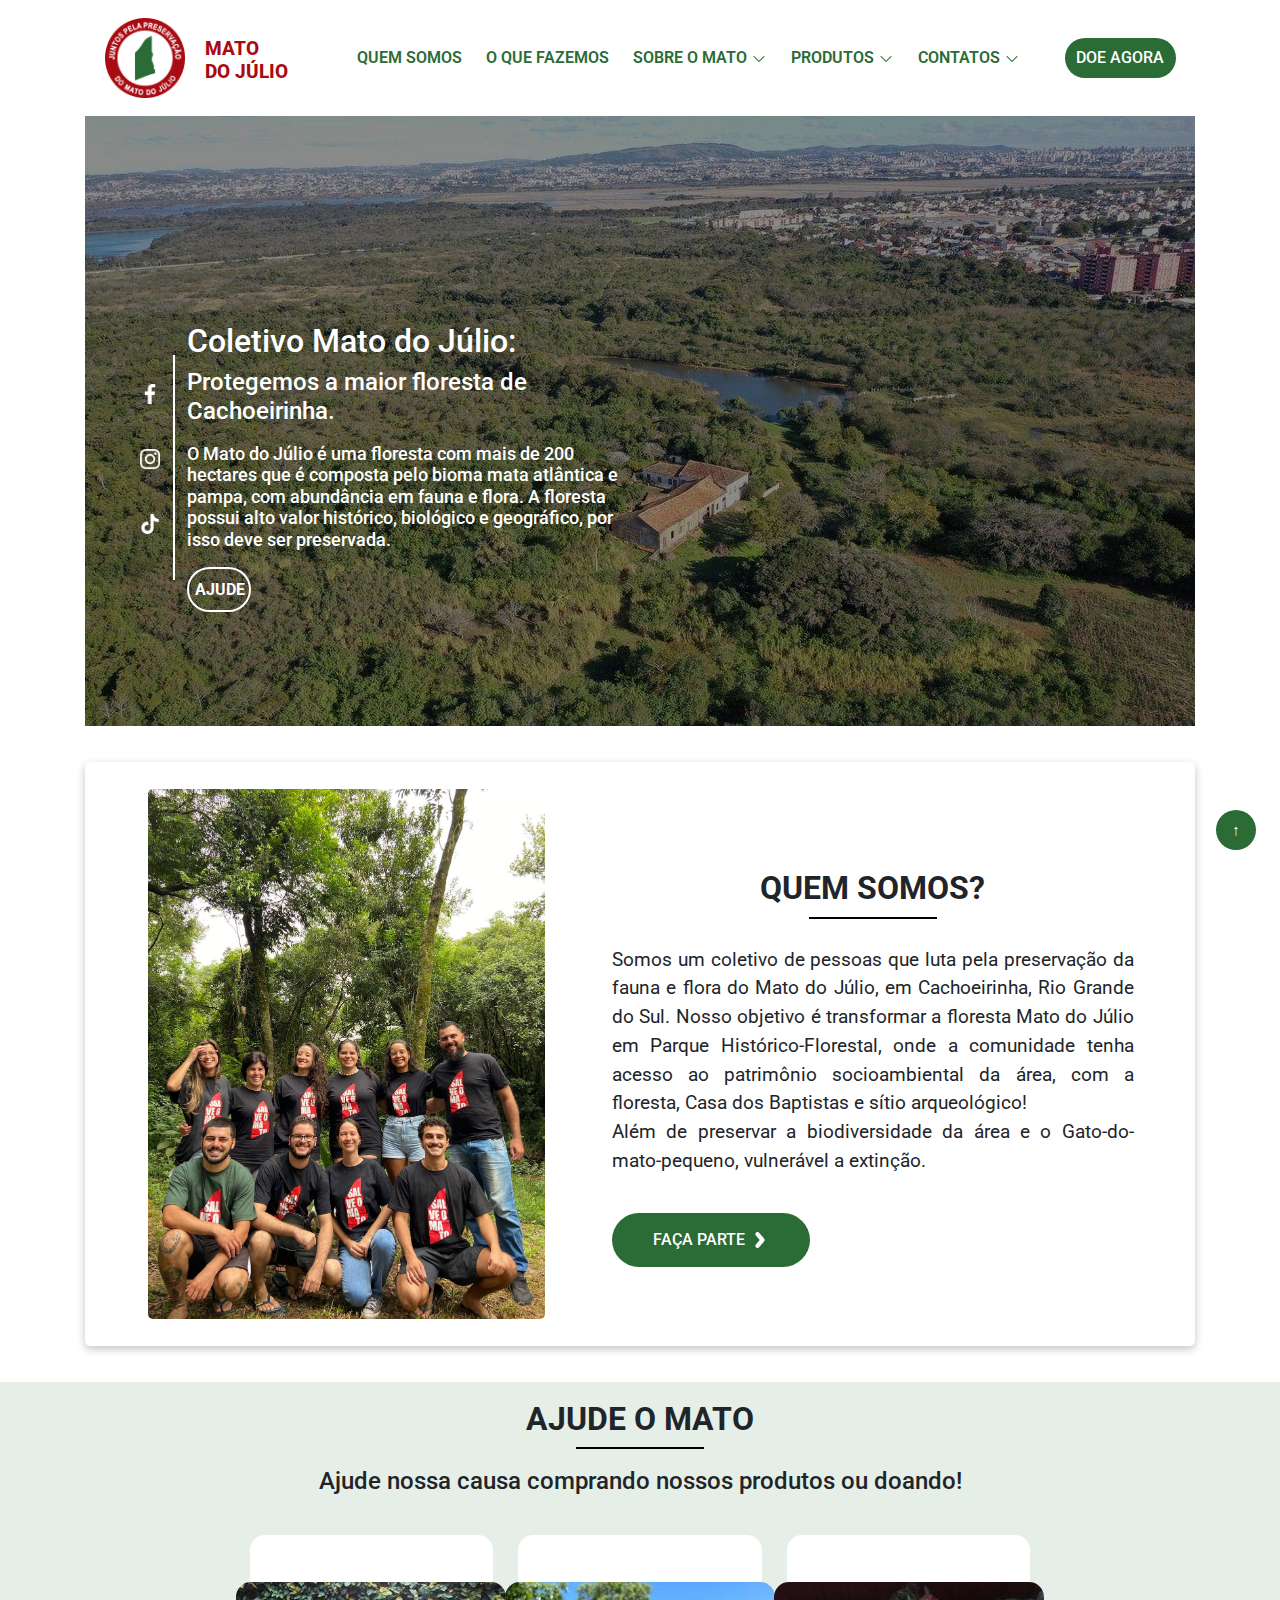
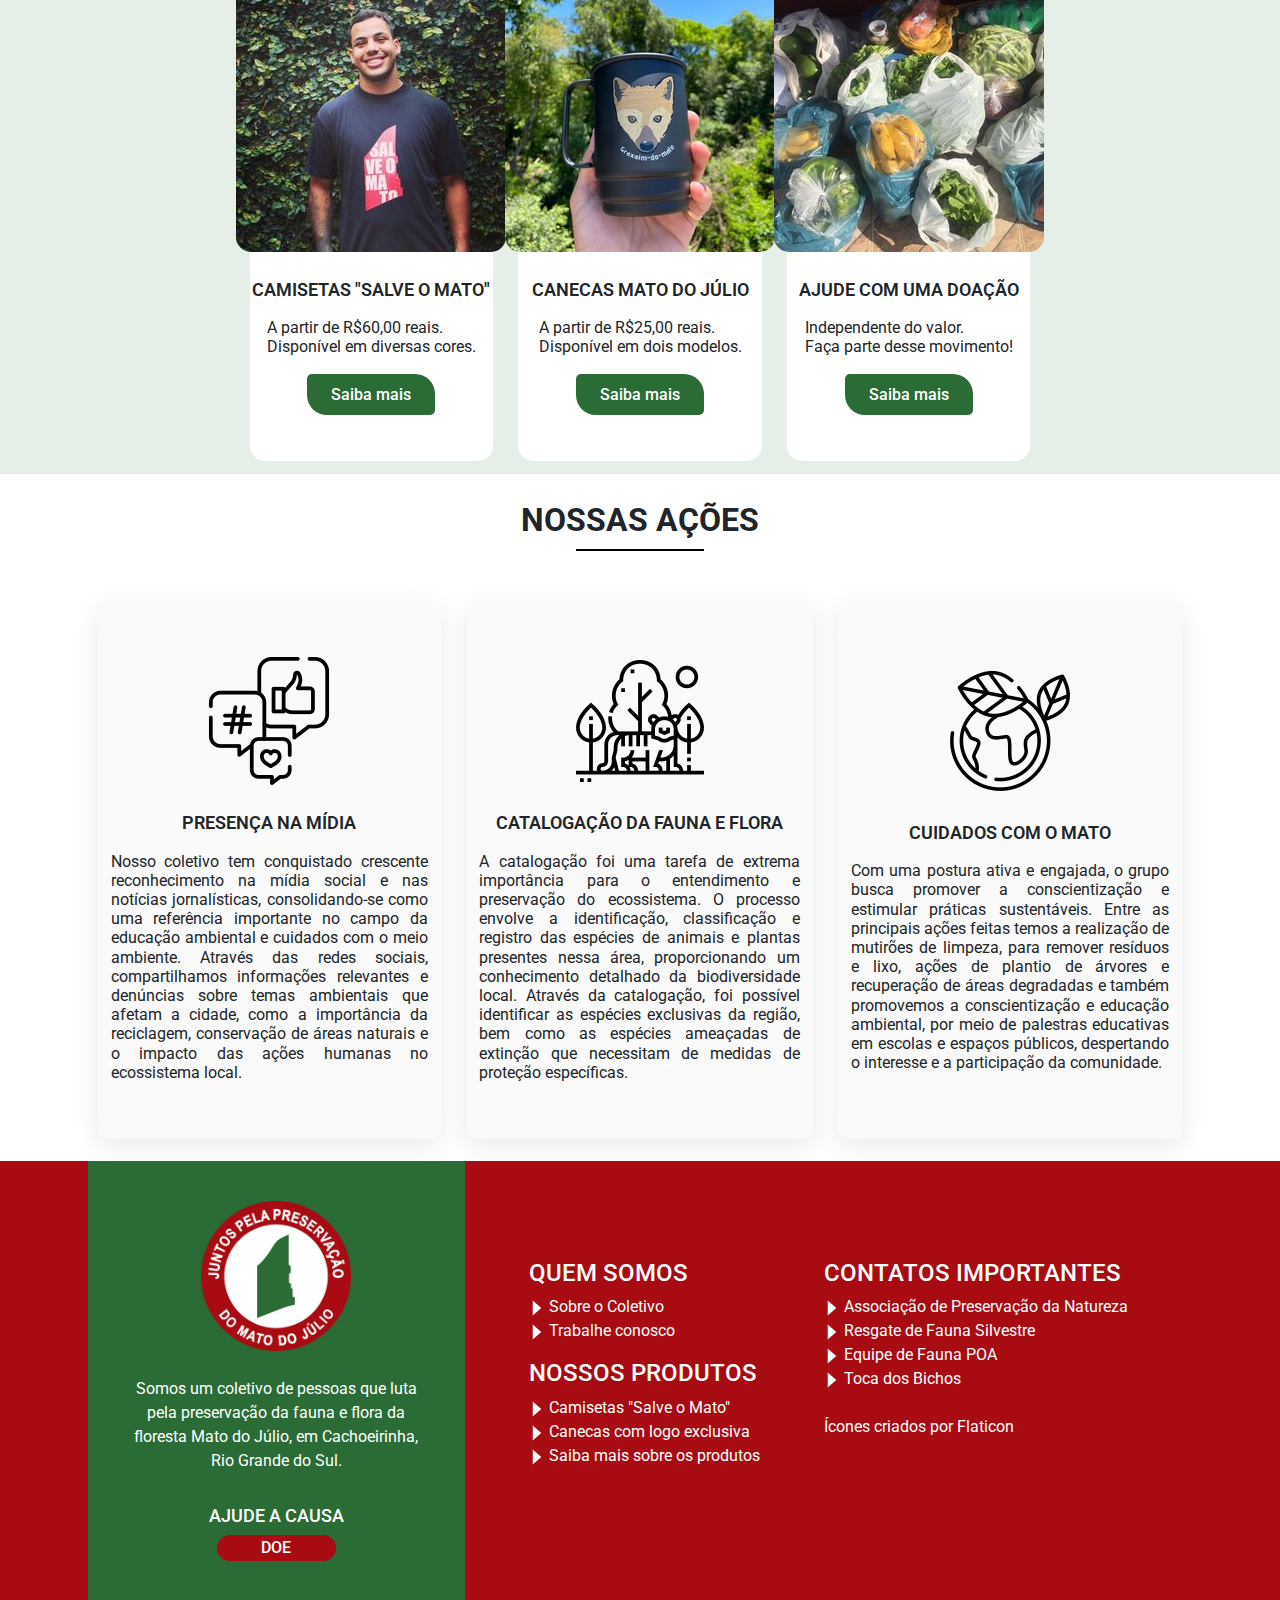
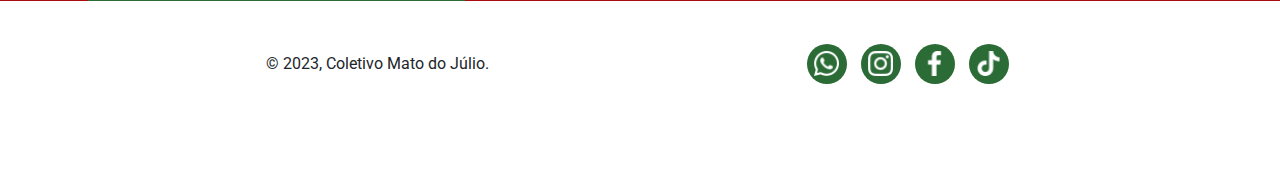
==== commit c7ef6e6e: "Update" ====
--- a/Site - Mato do Julio/index.html
+++ b/Site - Mato do Julio/index.html
@@ -24,8 +24,8 @@
 
         <nav class="navigation">
           <ul>
-            <li><a href="#">Quem somos</a></li>
-            <li><a href="#">O que fazemos</a></li>
+            <li><a href="quem-somos.html">Quem somos</a></li>
+            <li><a href="o-que-fazemos.html">O que fazemos</a></li>
 
             <li class="with-submenu" id="sobre-mato"><a href="#">Sobre o Mato <span class="sub-arrow"><img src="img/sub-arrow-16px.png" alt="down arrow"></span></a>
               <ul class="submenu">
@@ -56,8 +56,8 @@
           <a id="toggle" href="#menu" ><span></span></a>
           <div class="menu">
             <ul>
-              <li><a href="#">Quem somos</a></li>
-              <li><a href="#">O que fazemos</a></li>
+              <li><a href="quem-somos.html">Quem somos</a></li>
+              <li><a href="o-que-fazemos.html">O que fazemos</a></li>
               <li><a href="sobre-o-mato.html" rel="next">Sobre o Mato</a></li>
               <li><a href="casa-dos-baptista.html">Casa Baptista</a></li>
               <li><a href="produtos-camiseta.html">Camisetas</a></li>
@@ -110,9 +110,22 @@
         </div>
 
         <!--HOME QUEM SOMOS-->
-        <div class="home-how">
-          <h1>Quem somos?</h1>
-          <div class="title-divider"></div>
+        <div class="home-quem">
+          <div class="home-how-mobile">
+            <h1>Quem somos?</h1>
+            <div class="title-divider"></div>
+          </div>
+          <div class="quem-somos">
+            <img src="img/home-img-resized/coletivo-mato/coletivo-mato.jpeg" alt="coletivo-mato">
+            <div class="coletivo-mato-info">
+              <div class="home-how">
+                <h1>Quem somos?</h1>
+                <div class="title-divider"></div>
+              </div>
+              <p>Somos um coletivo de pessoas que luta pela preservação da fauna e flora do Mato do Júlio, em Cachoeirinha, Rio Grande do Sul. Nosso objetivo é transformar a floresta Mato do Júlio em Parque Histórico-Florestal, onde a comunidade tenha acesso ao patrimônio socioambiental da área, com a floresta, Casa dos Baptistas e sítio arqueológico! <br> Além de preservar a biodiversidade da área e o Gato-do-mato-pequeno, vulnerável a extinção.</p>
+              <button class="faca-parte"><a href="https://api.whatsapp.com/send?phone=5551986095637&text=Ol%C3%A1!%20Gostaria%20de%20encomendar%20a%20Camiseta%20%22Salve%20o%20Mato%22.">Faça parte <img src="img/right-arrow.png" alt="seta"></a></button>
+            </div>
+          </div>
         </div>
 
         <!--HOME HELP-->
@@ -186,7 +199,7 @@
         <div class="first-column">
           <h2>Quem somos</h2>
           <ul class="sub-contact">
-            <li><a href="#"><img src="img/right-arrow-bold.png" alt="Sobre o Coletivo"> Sobre o Coletivo</a></li>
+            <li><a href="quem-somos.html"><img src="img/right-arrow-bold.png" alt="Sobre o Coletivo"> Sobre o Coletivo</a></li>
             <li><a href="https://api.whatsapp.com/send?phone=5551986095637"><img src="img/right-arrow-bold.png" alt="Trabalhe conosco"> Trabalhe conosco</a></li>
           </ul>
 
